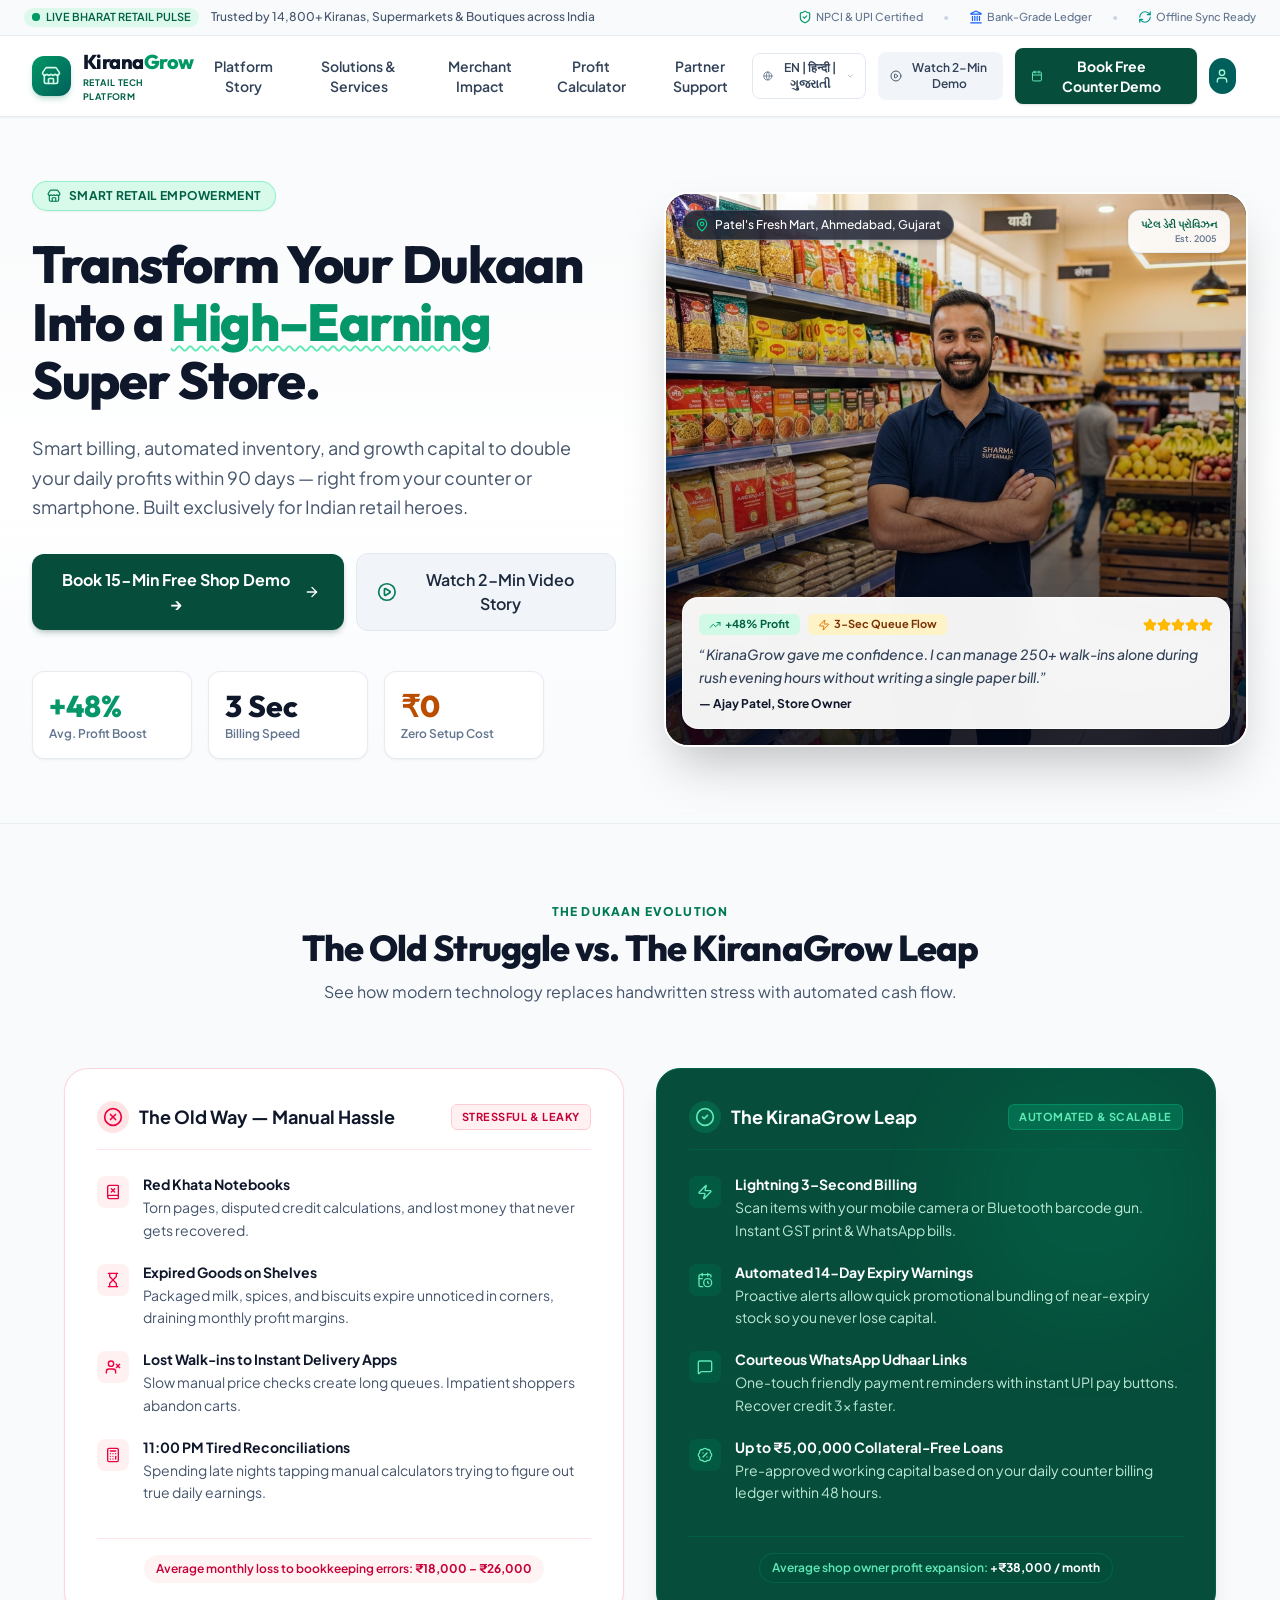
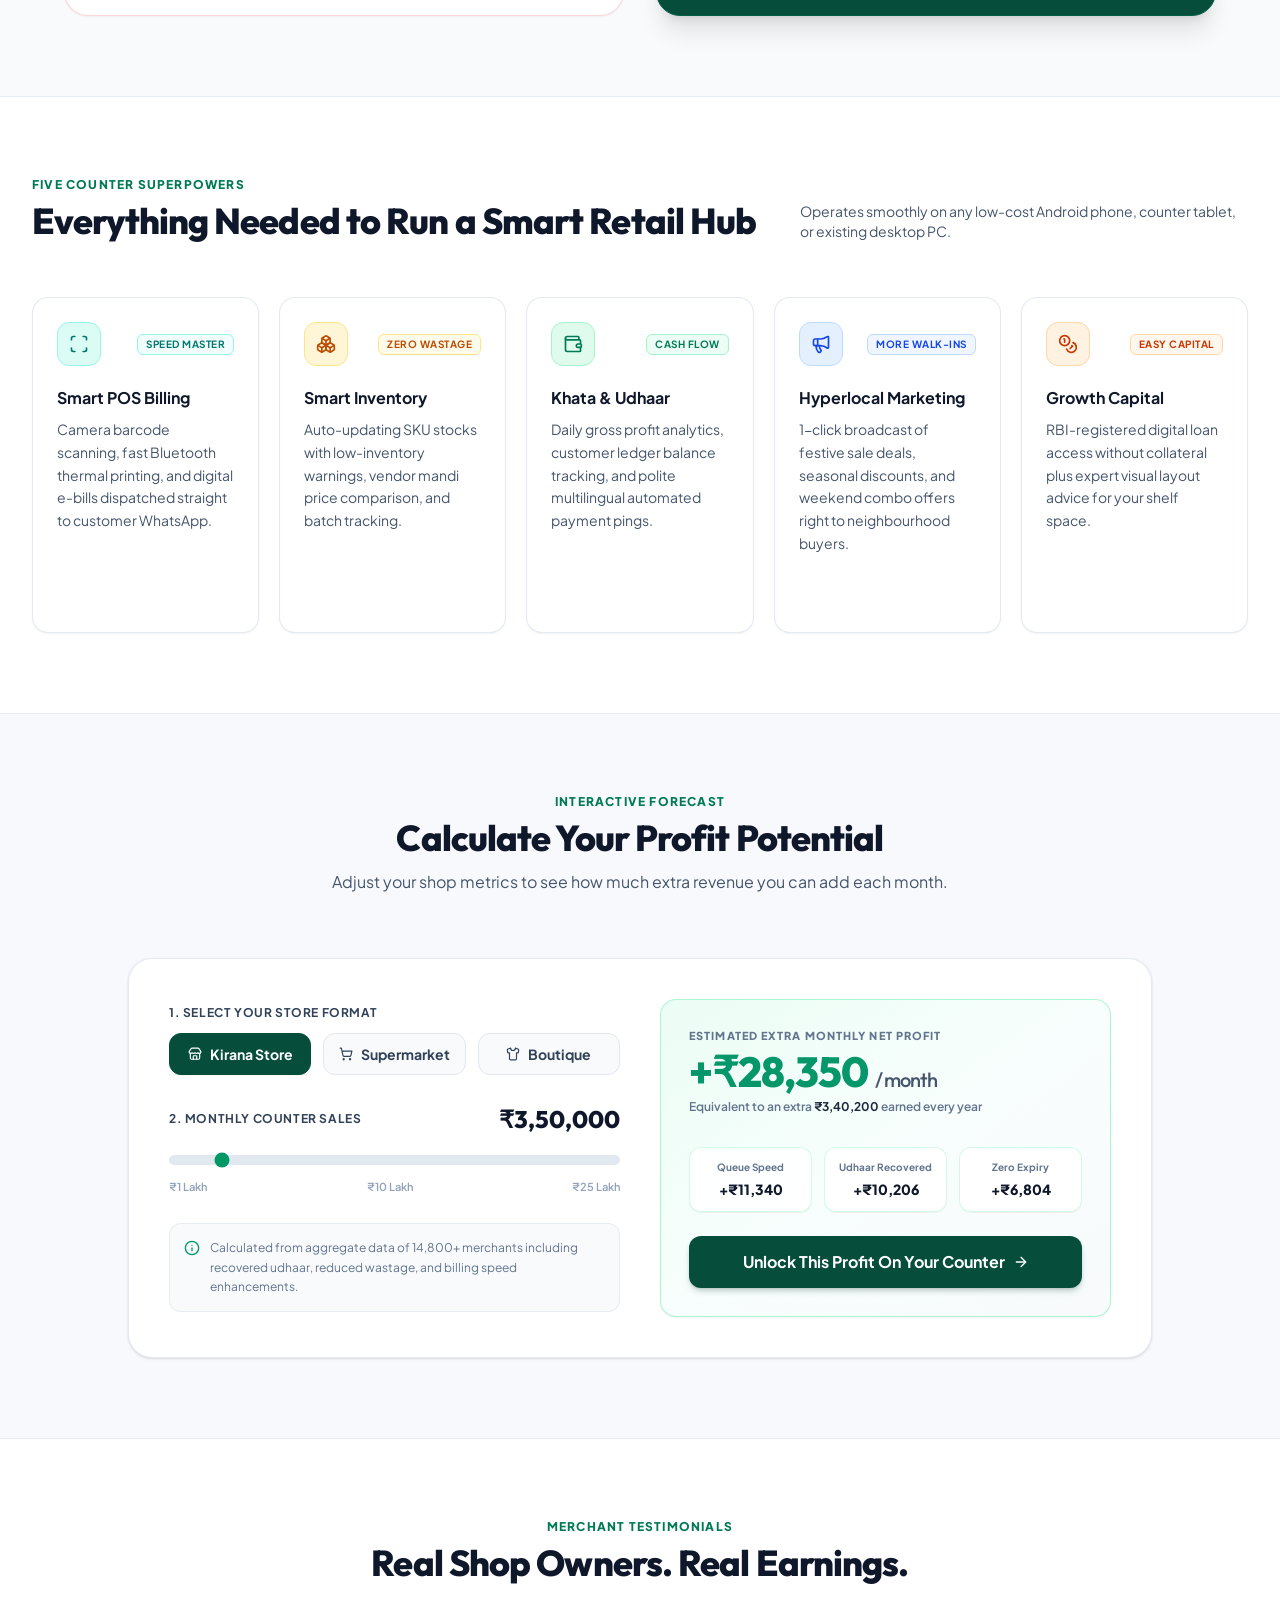
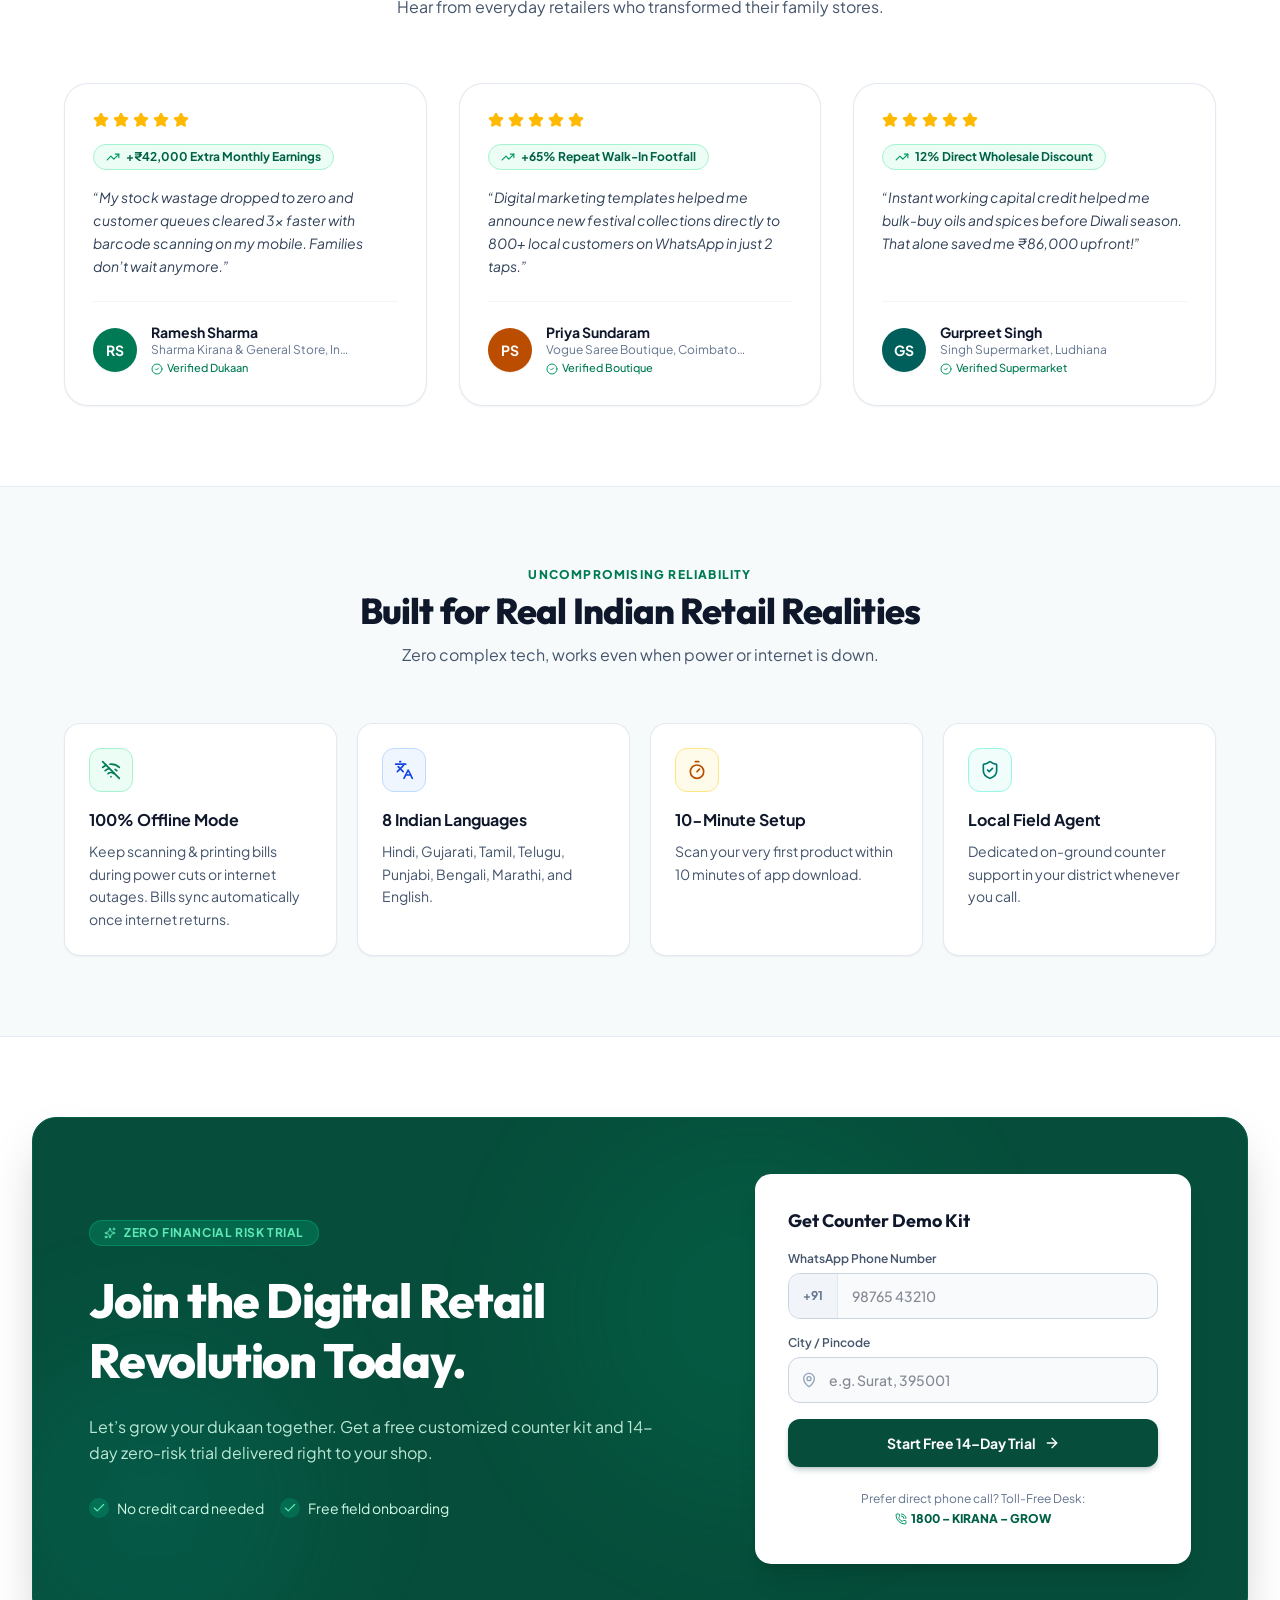
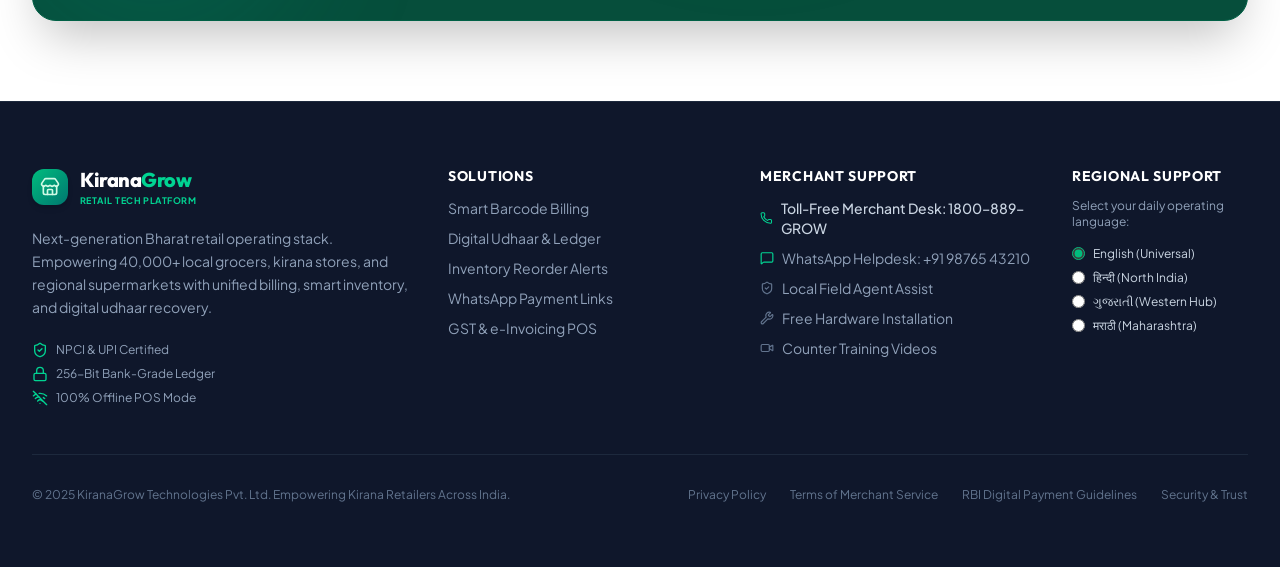
==== docs/index.html @ 59fdff0c "fix(gh-pages): add relative base, built assets, .nojekyll, and docs bundle for GitHub Pages" ====
<!doctype html>
<html lang="en">
  <head>
    <meta charset="UTF-8" />
    <meta name="viewport" content="width=device-width, initial-scale=1.0" />
    <title>KiranaGrow — Transform Your Dukaan Into a High-Earning Super Store</title>
    <meta name="description" content="Modern retail tech platform empowering Indian Kirana stores and supermarkets with smart billing, inventory management, digital udhaar, and growth capital." />
    <meta property="og:title" content="KiranaGrow — Transform Your Dukaan Into a High-Earning Super Store" />
    <meta property="og:description" content="Modern retail tech platform empowering Indian Kirana stores and supermarkets with smart billing, inventory management, digital udhaar, and growth capital." />
    <meta property="og:type" content="website" />
    <meta name="twitter:card" content="summary_large_image" />
    <link rel="preconnect" href="https://fonts.googleapis.com">
    <link rel="preconnect" href="https://fonts.gstatic.com" crossorigin>
    <link href="https://fonts.googleapis.com/css2?family=Plus+Jakarta+Sans:wght@400;500;600;700;800&family=Outfit:wght@500;600;700;800&display=swap" rel="stylesheet">
    <script type="module" crossorigin src="./assets/index.js"></script>
    <link rel="stylesheet" crossorigin href="./assets/index.css">
  </head>
  <body class="bg-[#f8fafc] text-slate-900 antialiased selection:bg-emerald-100 selection:text-emerald-900 font-['Plus_Jakarta_Sans',sans-serif]">
    <div id="root"></div>
    <script>
      // Fallback for static hosting (e.g. GitHub Pages without build server)
      if (window.location.hostname.includes('github.io') && !document.querySelector('script[src*="assets/index.js"]')) {
        var s = document.createElement('script');
        s.type = 'module';
        s.crossOrigin = 'anonymous';
        s.src = './assets/index.js';
        document.body.appendChild(s);

        var l = document.createElement('link');
        l.rel = 'stylesheet';
        l.crossOrigin = 'anonymous';
        l.href = './assets/index.css';
        document.head.appendChild(l);
      }
    </script>
  </body>
</html>
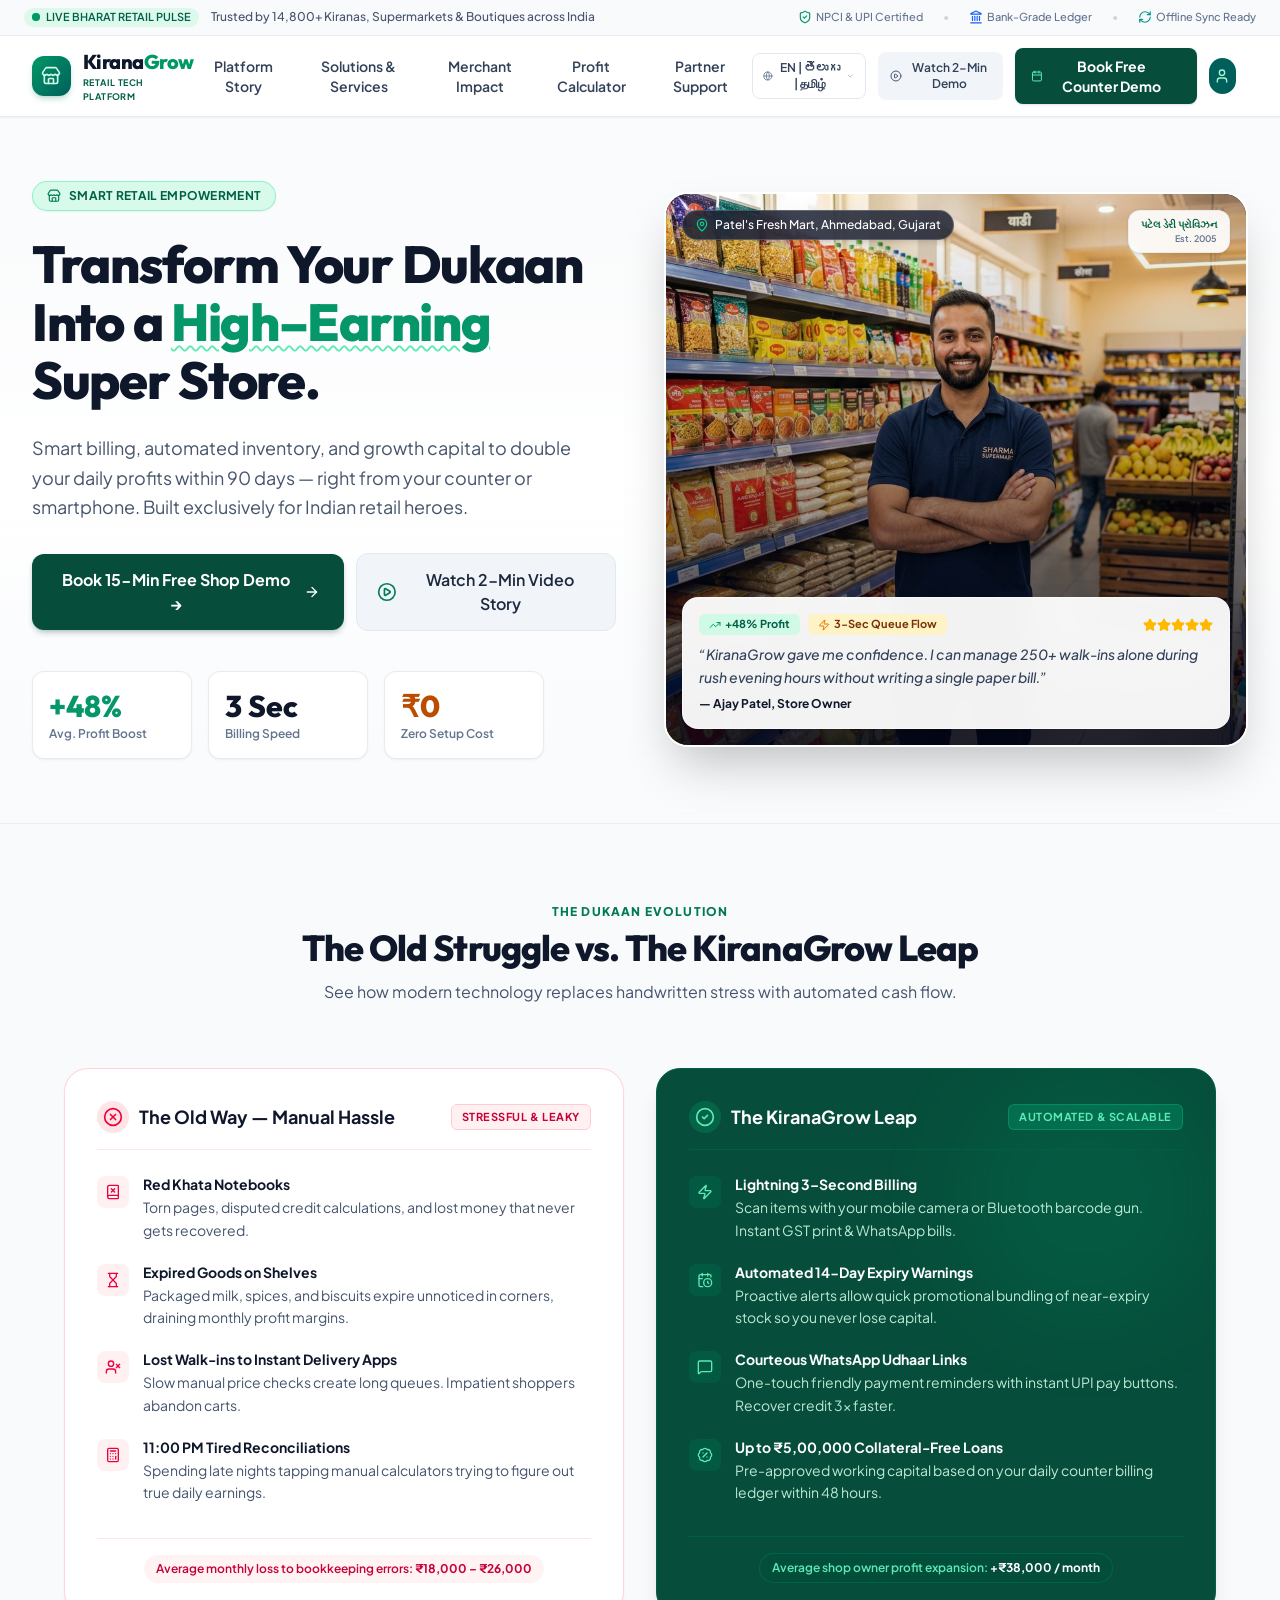
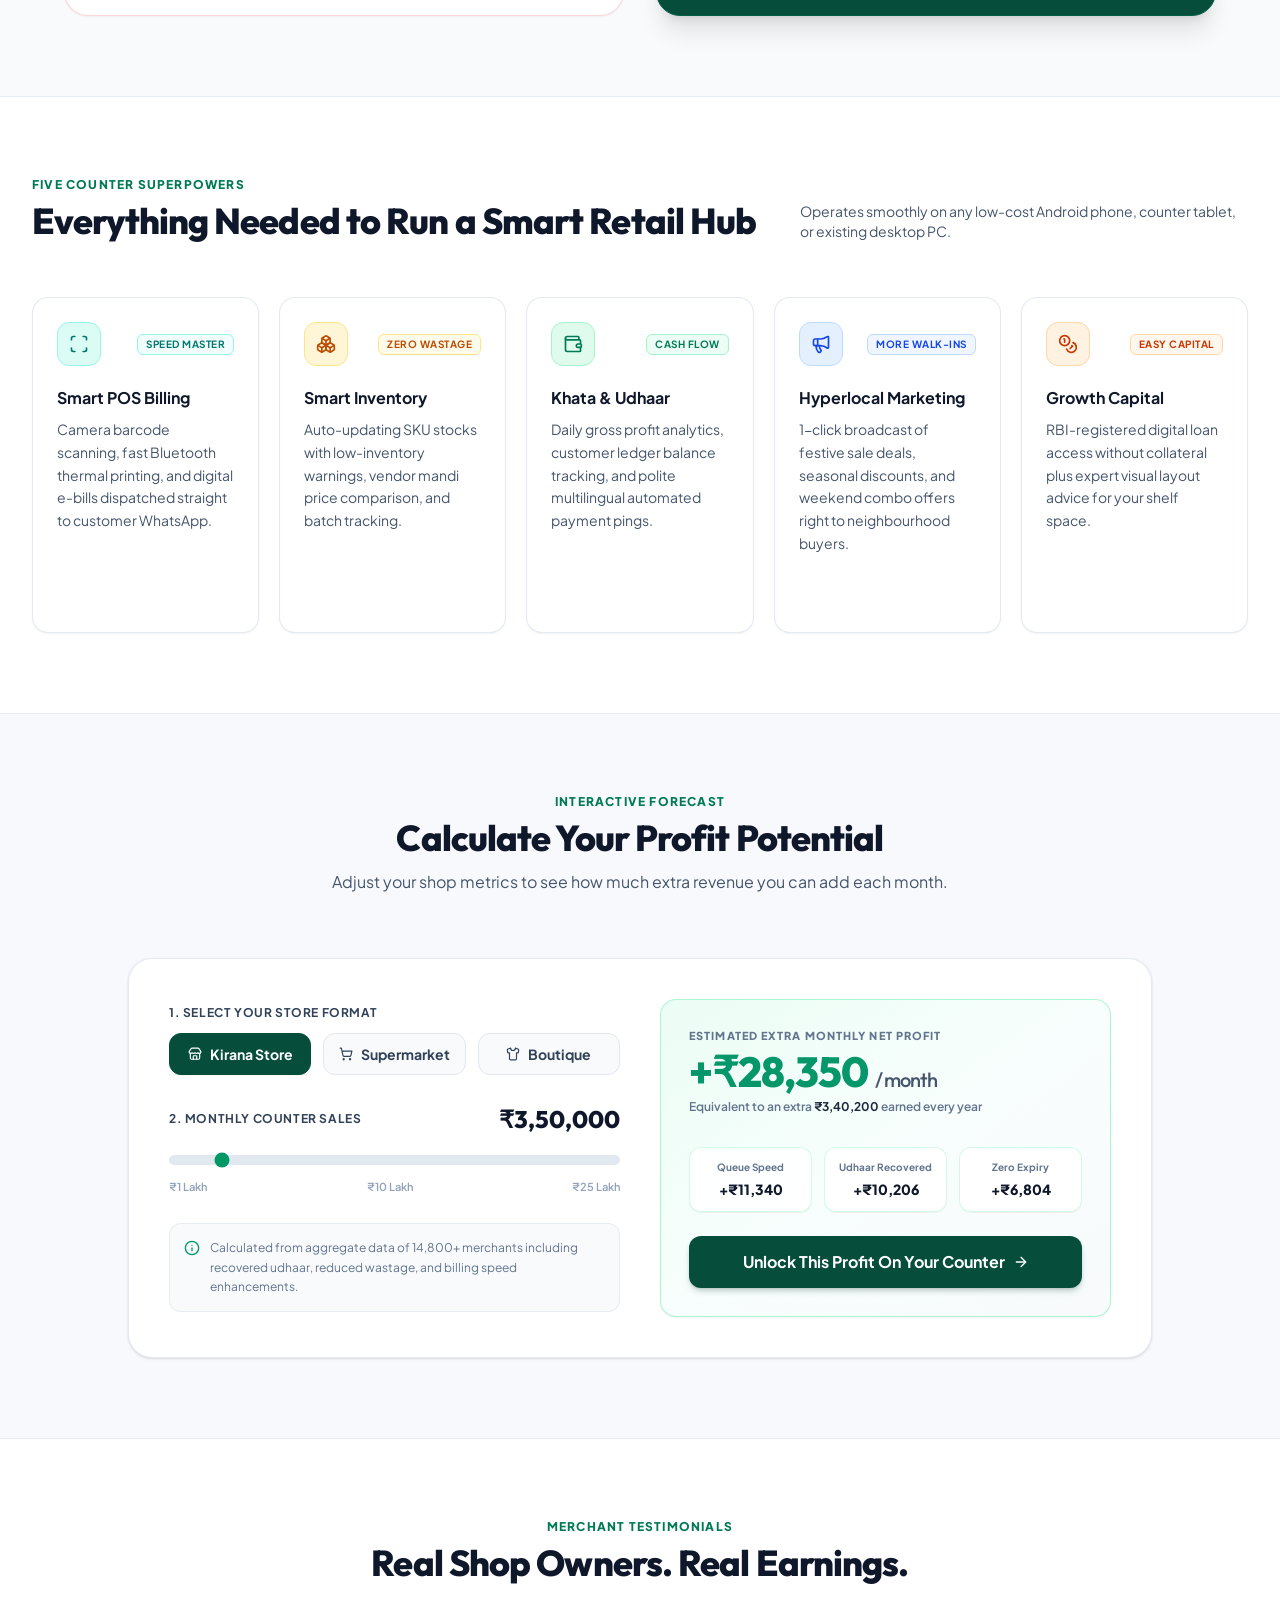
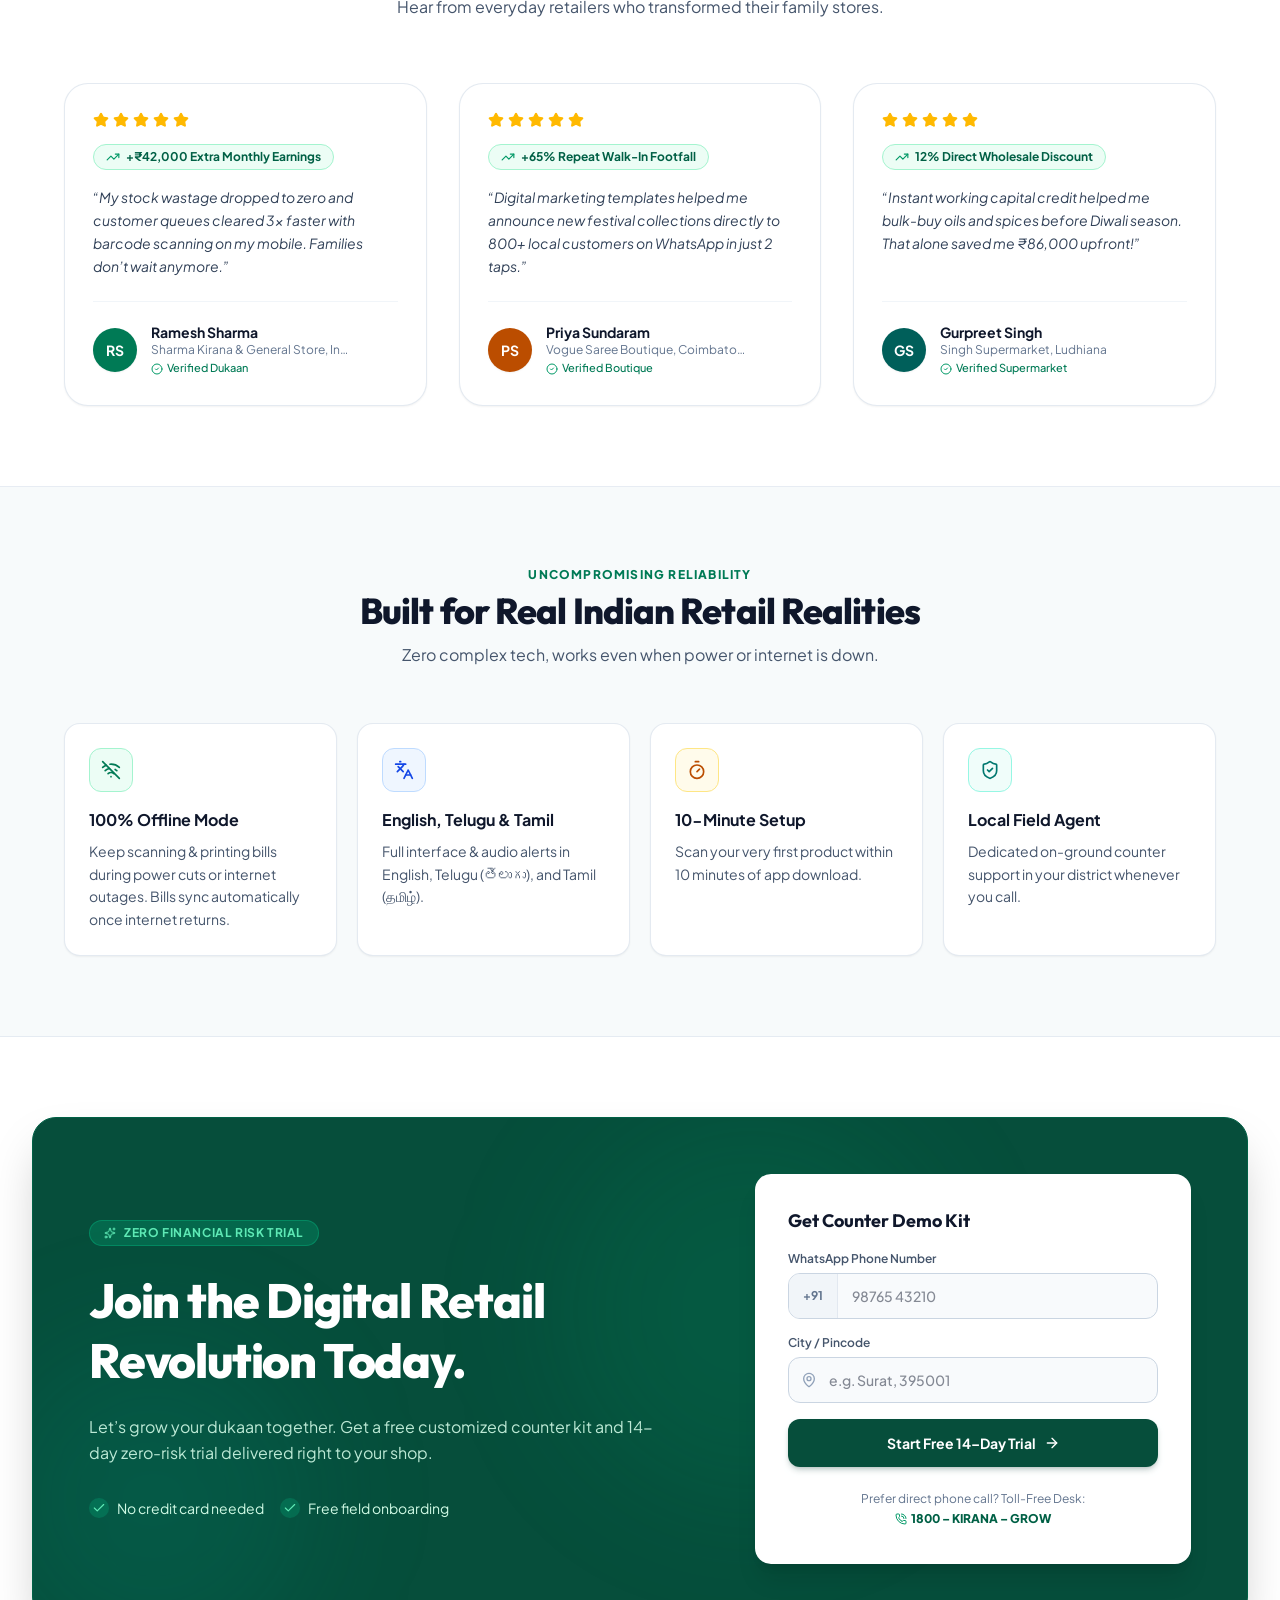
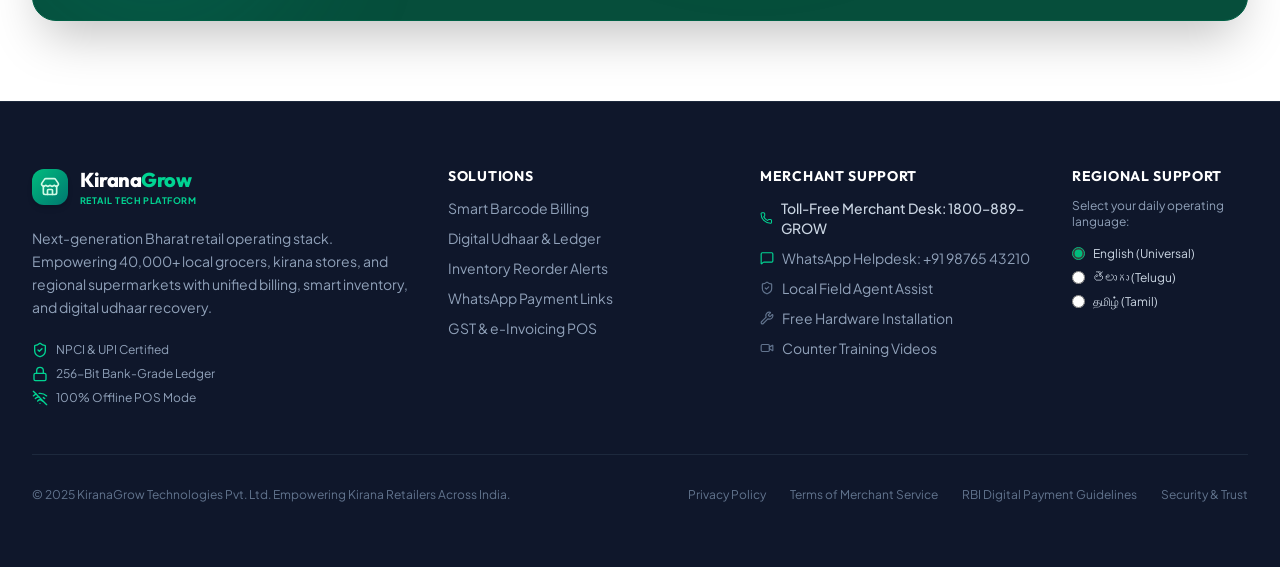
==== commit 51753f22: "feat(ui): add brand favicon and icon link tags" ====
--- a/docs/index.html
+++ b/docs/index.html
@@ -9,6 +9,9 @@
     <meta property="og:description" content="Modern retail tech platform empowering Indian Kirana stores and supermarkets with smart billing, inventory management, digital udhaar, and growth capital." />
     <meta property="og:type" content="website" />
     <meta name="twitter:card" content="summary_large_image" />
+    <link rel="icon" type="image/svg+xml" href="./assets/favicon.svg" />
+    <link rel="alternate icon" href="./assets/favicon.svg" />
+    <link rel="apple-touch-icon" href="./assets/favicon.svg" />
     <link rel="preconnect" href="https://fonts.googleapis.com">
     <link rel="preconnect" href="https://fonts.gstatic.com" crossorigin>
     <link href="https://fonts.googleapis.com/css2?family=Plus+Jakarta+Sans:wght@400;500;600;700;800&family=Outfit:wght@500;600;700;800&display=swap" rel="stylesheet">
